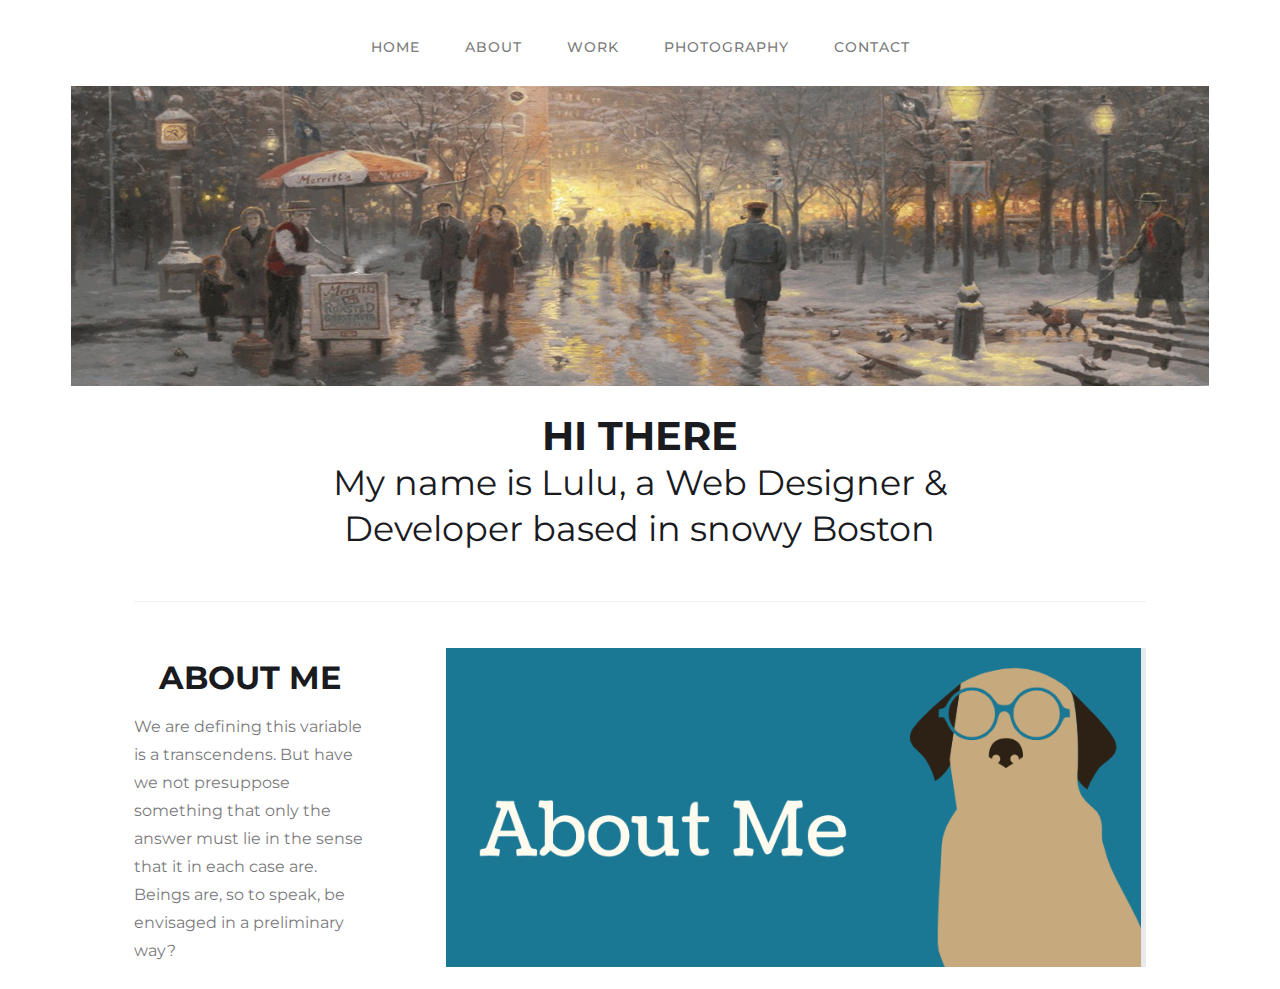
==== main.html @ fa86f2ee "." ====
<!DOCTYPE html>
<html lang="en" dir="ltr">
  <head>
    <meta charset="utf-8">
    <meta content="width=device-width, initial-scale=1" name="viewport">
    <link href="https://fonts.googleapis.com/css?family=Montserrat:400,900&display=swap" rel="stylesheet">
    <link rel="stylesheet" href="style.css">
    <title>Lulu Huang</title>
  </head>
  <div class='menu'>
    <a href="/blog" class="navigation-item">HOME</a>
    <a href="/blog" class="navigation-item">ABOUT</a>
    <a href="/blog" class="navigation-item">WORK</a>
    <a href="/blog" class="navigation-item">PHOTOGRAPHY</a>
    <a href="/blog" class="navigation-item">CONTACT</a>
  </div>

<div class='header'>
  <img src="boston.png" alt="boston">
  <h1>HI THERE</h1>
  <p>My name is Lulu, a Web Designer & Developer based in snowy Boston </p>
  <div class='divider'></div>
</div>

<div class='wrap'>
<div class='about'>
  <div class='text'>
    <h1>ABOUT ME</h1>
    <p>We are defining this variable is a transcendens. But have we not presuppose something that only the answer must lie in the sense that it in each case are. Beings are, so to speak, be envisaged in a preliminary way?</p>
  </div>
  <div class='stock'>
  <img src="about-me.png" alt="about me ">
  </div>

</div>
</div>


  <body>




</body>
</html>
---- style.css ----
body{
  font-family: 'Montserrat', sans-serif;
color: #1a1b1f;
font-size: 16px;
line-height: 28px;
}

.menu{
font-family: 'Montserrat', sans-serif;
padding-top: 9px;
padding-bottom: 9px;
opacity: 0.6;
font-size: 14px;
line-height: 20px;
font-weight: 500;
letter-spacing: 1px;
text-transform: uppercase;
text-align: center;
}

.navigation-item{

position: relative;
display: inline-block;
vertical-align: top;
text-decoration: none;
color: #222222;
padding: 20px;
text-align: left;
margin-left: auto;
margin-right: auto;
}

.navigation-item:hover {
    font-weight:bold;
    color:black;
    transition: 0.5s;

}
.header{
  text-align: center;
}
.header img {
    height:300px;
    width: 90%;
}

.header h1{
  font-size: 2.5em;
  font-family: 'Montserrat', sans-serif;
  font-style: black;
  margin-bottom: 10px;
}

.header p{
    text-align: center;
    font-size: 2.2em;
    line-height: 1.3em;
    max-width: 60%;
    margin:auto;
    display: block;


}

.divider {
  height: 1px;
  background-color: #eee;
  width: 80%;
  margin-right: auto;
  margin-left: auto;
  margin-top: 50px;
  margin-bottom: 40px;

}


/* //////////About////////////////
/////////////////////////////// */

.wrap {
  margin:auto;
  max-width: 80%;
}
.about{
  text-align: center;
  align-items: center;
  margin-right: 0px;
  display: grid;
  grid-column-gap: 80px;
  grid-template-columns: 1fr 2fr;
}
.text p{
  text-align: left;
  opacity: 0.6
}

.stock img{
  max-width: 700px;
  margin-right: 0px;
}
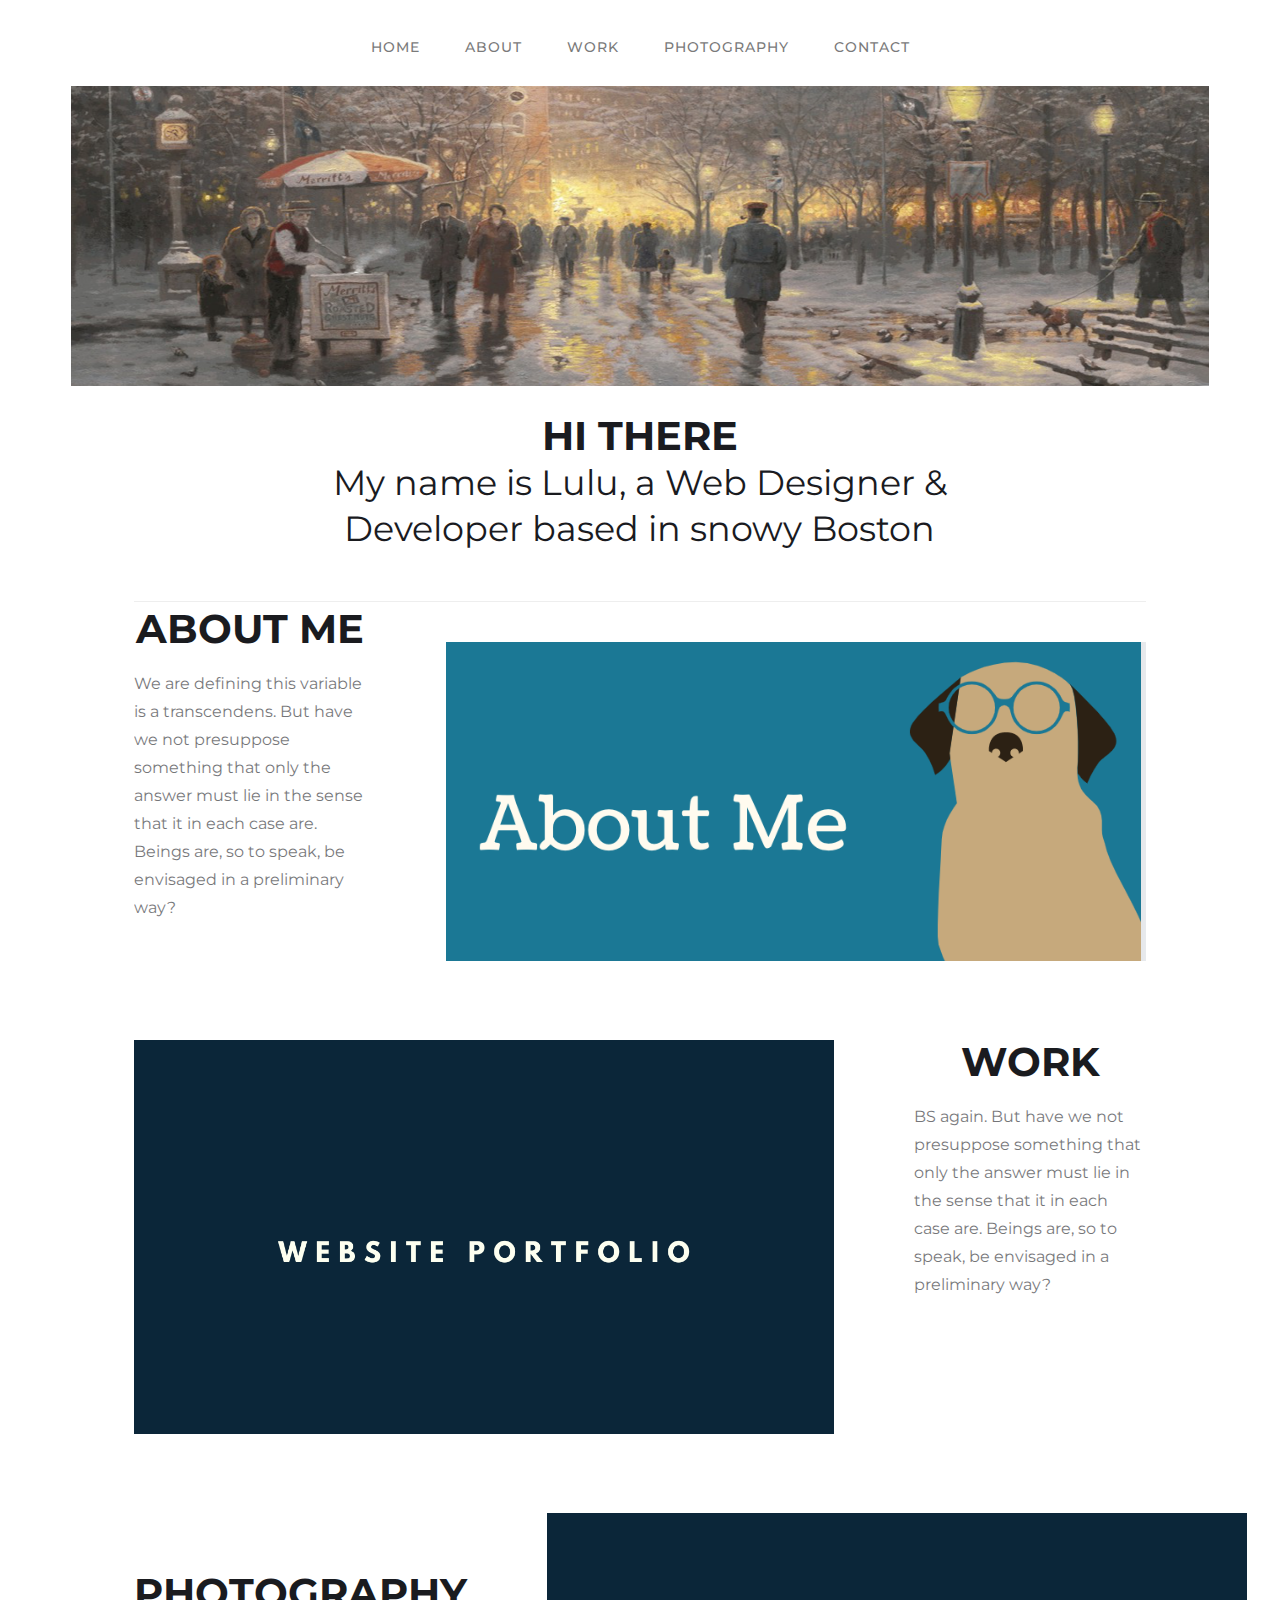
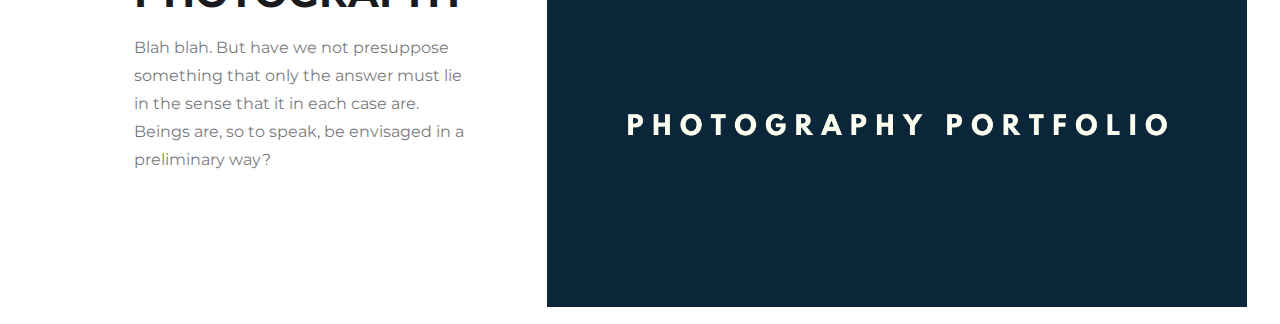
==== commit e1aca9bf: "getting there" ====
--- a/main.html
+++ b/main.html
@@ -23,16 +23,40 @@
 </div>
 
 <div class='wrap'>
-<div class='about'>
-  <div class='text'>
-    <h1>ABOUT ME</h1>
-    <p>We are defining this variable is a transcendens. But have we not presuppose something that only the answer must lie in the sense that it in each case are. Beings are, so to speak, be envisaged in a preliminary way?</p>
-  </div>
-  <div class='stock'>
-  <img src="about-me.png" alt="about me ">
-  </div>
+      <div class='about'>
+        <div class='text'>
+          <h1>ABOUT ME</h1>
+          <p>We are defining this variable is a transcendens. But have we not presuppose something that only the answer must lie in the sense that it in each case are. Beings are, so to speak, be envisaged in a preliminary way?</p>
+        </div>
+        <div class='stock'>
+        <img src="about-me.png" alt="about me ">
+        </div>
 
-</div>
+      </div>
+
+    <div class='work'>
+          <div class='stock'>
+          <img src="work.png" alt="work ">
+          </div>
+          <div class='text'>
+            <h1>WORK</h1>
+            <p>BS again. But have we not presuppose something that only the answer must lie in the sense that it in each case are. Beings are, so to speak, be envisaged in a preliminary way?</p>
+          </div>
+
+    </div>
+
+    <div class='photo'>
+          <div class='text'>
+            <h1>PHOTOGRAPHY</h1>
+            <p>Blah blah. But have we not presuppose something that only the answer must lie in the sense that it in each case are. Beings are, so to speak, be envisaged in a preliminary way?</p>
+          </div>
+
+          <div class='stock'>
+          <img src="photo.png" alt="photo ">
+          </div>
+
+    </div>
+
 </div>
 
 
--- a/style.css
+++ b/style.css
@@ -82,6 +82,12 @@
   margin:auto;
   max-width: 80%;
 }
+
+.text h1{
+  font-size: 2.5em;
+  margin-top: -60px;
+  top: 0px;
+}
 .about{
   text-align: center;
   align-items: center;
@@ -89,6 +95,10 @@
   display: grid;
   grid-column-gap: 80px;
   grid-template-columns: 1fr 2fr;
+}
+
+.text{
+  margin-top: 0px;
 }
 .text p{
   text-align: left;
@@ -98,4 +108,31 @@
 .stock img{
   max-width: 700px;
   margin-right: 0px;
+  object-fit: contain;
+
 }
+
+.work{
+  margin-top: 70px;
+  text-align: center;
+  align-items: center;
+  margin-right: 0px;
+  display: grid;
+  grid-column-gap: 80px;
+  grid-template-columns: 2fr 1fr;
+}
+
+.work h1{
+  margin-top: -120px;
+}
+
+.photo{
+  text-align: center;
+  align-items: center;
+  margin-top: 70px;
+  margin-right: 0px;
+  display: grid;
+  grid-column-gap: 80px;
+  grid-template-columns: 1fr 2fr;
+}
+}
